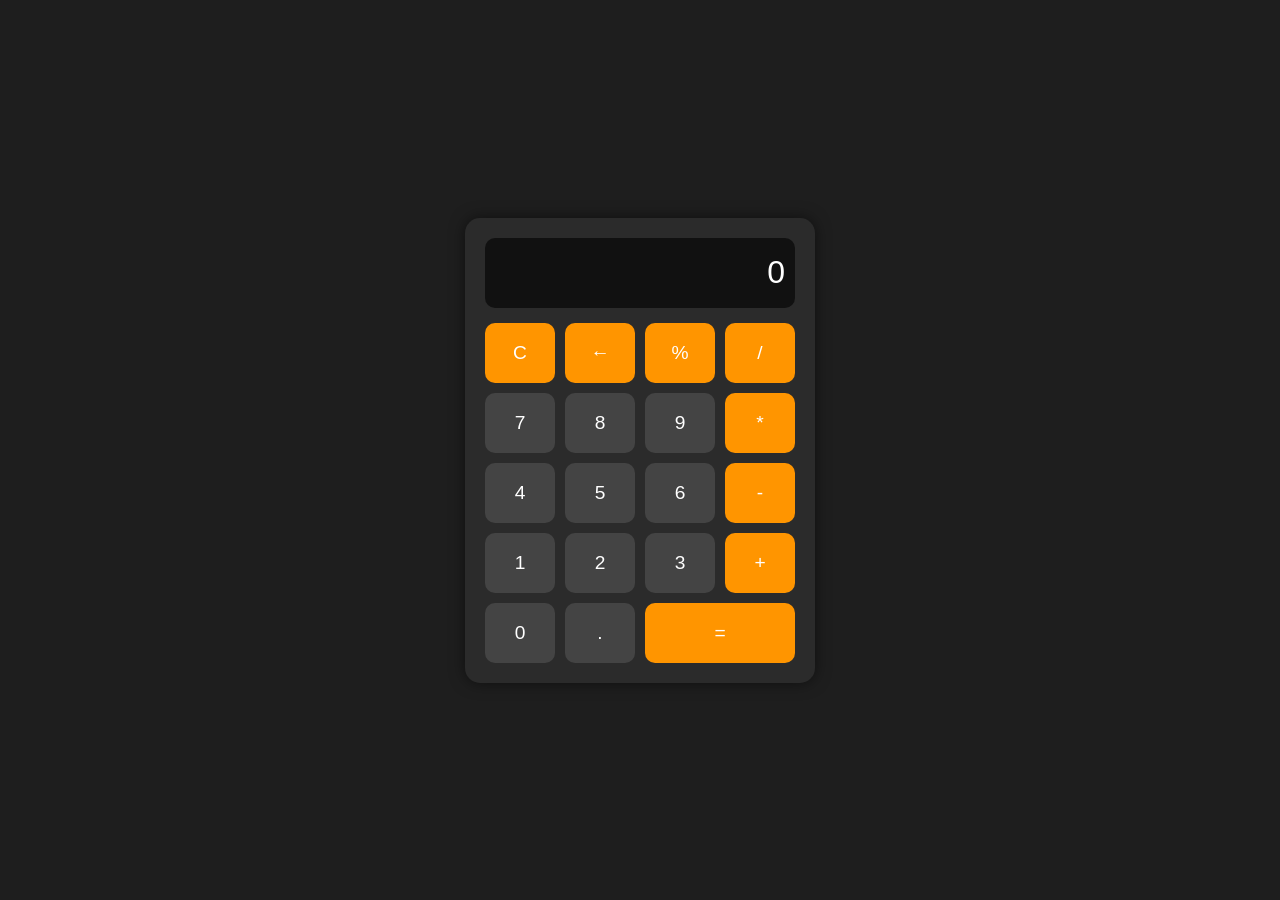
==== index.html @ f0730f2f "Calculadora" ====
<!DOCTYPE html>

<html lang="es">

    <head>
        <meta charset="UTF-8">
        <meta name="viewport" content="width=device-width, initial-scale=1.0">
        <title>Calculadora</title>

        <!-- CSS -->
        <link rel="stylesheet" href="style.css">
    </head>

    <body>

        <div class="container">

            <div class="display">
                <input type="text" id="resultado" value="0" readonly>
            </div>

            <div class="botones">

                <button class="operador">C</button>
                <button class="operador">←</button>
                <button class="operador">%</button>
                <button class="operador">/</button>

                <button class="numero">7</button>
                <button class="numero">8</button>
                <button class="numero">9</button>
                <button class="operador">*</button>

                <button class="numero">4</button>
                <button class="numero">5</button>
                <button class="numero">6</button>
                <button class="operador">-</button>

                <button class="numero">1</button>
                <button class="numero">2</button>
                <button class="numero">3</button>
                <button class="operador">+</button>

                <button class="numero">0</button>
                <button class="numero">.</button>
                <button class="operador igual">=</button>

            </div>

        </div>

        <!-- JavaScript -->
        <script src="script.js"></script>
    </body>

</html>
---- style.css ----
*{
    margin:0;
    padding:0;
    box-sizing:border-box;
    font-family:Arial, Helvetica, sans-serif;
}

body{
    background:#1e1e1e;
    display:flex;
    justify-content:center;
    align-items:center;
    height:100vh;
}

.container{
    width:350px;
    background:#2b2b2b;
    padding:20px;
    border-radius:15px;
    box-shadow:0 0 15px rgba(0,0,0,.5);
}

.display input{
    width:100%;
    height:70px;
    text-align:right;
    font-size:2rem;
    padding:10px;
    border:none;
    border-radius:10px;
    margin-bottom:15px;
    background:#111;
    color:white;
}

.botones{
    display:grid;
    grid-template-columns:repeat(4,1fr);
    gap:10px;
}

button{
    height:60px;
    border:none;
    border-radius:10px;
    font-size:1.2rem;
    cursor:pointer;
    transition:.2s;
}

.numero{
    background:#444;
    color:white;
}

.operador{
    background:#ff9500;
    color:white;
}

.igual{
    grid-column:span 2;
}

button:hover{
    transform:scale(1.05);
}

button:active{
    transform:scale(.95);
}
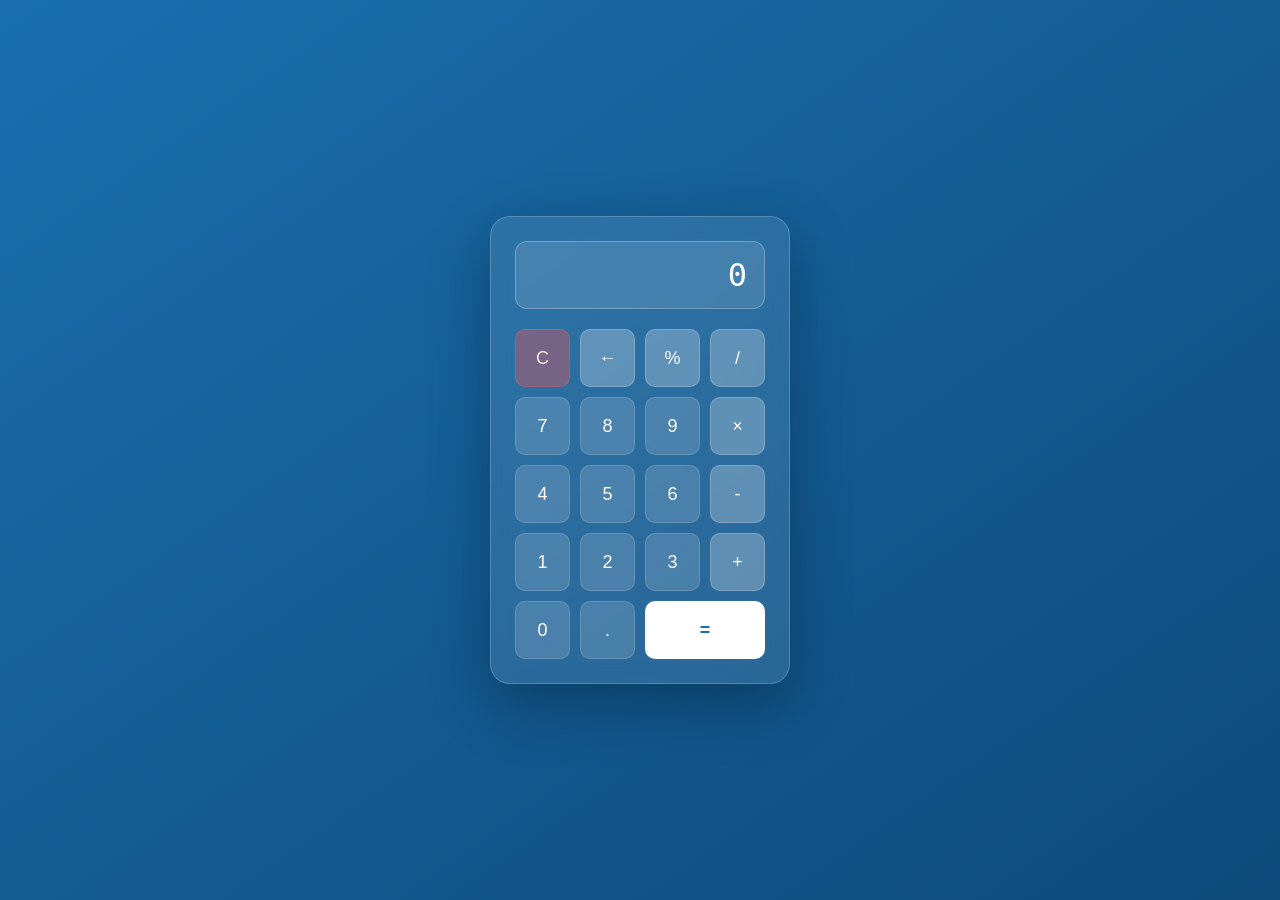
==== commit f050f073: "actualizacion" ====
--- a/index.html
+++ b/index.html
@@ -1,56 +1,44 @@
 <!DOCTYPE html>
+<html lang="es">
+<head>
+  <meta charset="UTF-8" />
+  <meta name="viewport" content="width=device-width, initial-scale=1.0" />
+  <title>Calculadora</title>
+  <link rel="stylesheet" href="style.css" />
+</head>
+<body>
 
-<html lang="es">
+  <div class="container">
+    <div class="display">
+      <input type="text" id="resultado" readonly value="0" />
+    </div>
+    <div class="botones">
+      <button class="operador cls" data-valor="C">C</button>
+      <button class="operador" data-valor="←">←</button>
+      <button class="operador" data-valor="%">%</button>
+      <button class="operador" data-valor="/">/</button>
 
-    <head>
-        <meta charset="UTF-8">
-        <meta name="viewport" content="width=device-width, initial-scale=1.0">
-        <title>Calculadora</title>
+      <button class="numero" data-valor="7">7</button>
+      <button class="numero" data-valor="8">8</button>
+      <button class="numero" data-valor="9">9</button>
+      <button class="operador" data-valor="*">×</button>
 
-        <!-- CSS -->
-        <link rel="stylesheet" href="style.css">
-    </head>
+      <button class="numero" data-valor="4">4</button>
+      <button class="numero" data-valor="5">5</button>
+      <button class="numero" data-valor="6">6</button>
+      <button class="operador" data-valor="-">-</button>
 
-    <body>
+      <button class="numero" data-valor="1">1</button>
+      <button class="numero" data-valor="2">2</button>
+      <button class="numero" data-valor="3">3</button>
+      <button class="operador" data-valor="+">+</button>
 
-        <div class="container">
+      <button class="numero" data-valor="0">0</button>
+      <button class="numero" data-valor=".">.</button>
+      <button class="operador igual" data-valor="=">=</button>
+    </div>
+  </div>
 
-            <div class="display">
-                <input type="text" id="resultado" value="0" readonly>
-            </div>
-
-            <div class="botones">
-
-                <button class="operador">C</button>
-                <button class="operador">←</button>
-                <button class="operador">%</button>
-                <button class="operador">/</button>
-
-                <button class="numero">7</button>
-                <button class="numero">8</button>
-                <button class="numero">9</button>
-                <button class="operador">*</button>
-
-                <button class="numero">4</button>
-                <button class="numero">5</button>
-                <button class="numero">6</button>
-                <button class="operador">-</button>
-
-                <button class="numero">1</button>
-                <button class="numero">2</button>
-                <button class="numero">3</button>
-                <button class="operador">+</button>
-
-                <button class="numero">0</button>
-                <button class="numero">.</button>
-                <button class="operador igual">=</button>
-
-            </div>
-
-        </div>
-
-        <!-- JavaScript -->
-        <script src="script.js"></script>
-    </body>
-
+  <script src="script.js"></script>
+</body>
 </html>
--- a/style.css
+++ b/style.css
@@ -1,72 +1,128 @@
-*{
-    margin:0;
-    padding:0;
-    box-sizing:border-box;
-    font-family:Arial, Helvetica, sans-serif;
+* {
+  margin: 0;
+  padding: 0;
+  box-sizing: border-box;
 }
 
-body{
-    background:#1e1e1e;
-    display:flex;
-    justify-content:center;
-    align-items:center;
-    height:100vh;
+body {
+  min-height: 100vh;
+  display: flex;
+  align-items: center;
+  justify-content: center;
+  background: linear-gradient(145deg, #1a6faf, #0d4a7a);
+  font-family: 'Segoe UI', sans-serif;
 }
 
-.container{
-    width:350px;
-    background:#2b2b2b;
-    padding:20px;
-    border-radius:15px;
-    box-shadow:0 0 15px rgba(0,0,0,.5);
+.container {
+  background: rgba(255, 255, 255, 0.1);
+  backdrop-filter: blur(12px);
+  border: 1px solid rgba(255, 255, 255, 0.2);
+  border-radius: 20px;
+  padding: 24px;
+  width: 300px;
+  box-shadow: 0 20px 60px rgba(0, 0, 0, 0.3);
 }
 
-.display input{
-    width:100%;
-    height:70px;
-    text-align:right;
-    font-size:2rem;
-    padding:10px;
-    border:none;
-    border-radius:10px;
-    margin-bottom:15px;
-    background:#111;
-    color:white;
+/* DISPLAY */
+.display {
+  margin-bottom: 20px;
 }
 
-.botones{
-    display:grid;
-    grid-template-columns:repeat(4,1fr);
-    gap:10px;
+.display input {
+  width: 100%;
+  background: rgba(255, 255, 255, 0.12);
+  border: 1px solid rgba(255, 255, 255, 0.25);
+  border-radius: 12px;
+  color: #ffffff;
+  font-size: 32px;
+  text-align: right;
+  padding: 14px 16px;
+  outline: none;
+  font-family: 'Segoe UI', monospace;
+  letter-spacing: 1px;
+  cursor: default;
 }
 
-button{
-    height:60px;
-    border:none;
-    border-radius:10px;
-    font-size:1.2rem;
-    cursor:pointer;
-    transition:.2s;
+/* BOTONES */
+.botones {
+  display: grid;
+  grid-template-columns: repeat(4, 1fr);
+  gap: 10px;
 }
 
-.numero{
-    background:#444;
-    color:white;
+button {
+  border: none;
+  border-radius: 10px;
+  height: 58px;
+  font-size: 18px;
+  font-weight: 500;
+  cursor: pointer;
+  transition: transform 0.1s, background 0.2s;
+  outline: none;
 }
 
-.operador{
-    background:#ff9500;
-    color:white;
+/* Botones numéricos */
+.numero {
+  background: rgba(255, 255, 255, 0.15);
+  color: #ffffff;
+  border: 1px solid rgba(255, 255, 255, 0.15);
 }
 
-.igual{
-    grid-column:span 2;
+.numero:hover {
+  background: rgba(255, 255, 255, 0.28);
 }
 
-button:hover{
-    transform:scale(1.05);
+.numero:active {
+  transform: scale(0.94);
+  background: rgba(255, 255, 255, 0.38);
 }
 
-button:active{
-    transform:scale(.95);
+/* Botones operadores */
+.operador {
+  background: rgba(255, 255, 255, 0.25);
+  color: #ffffff;
+  border: 1px solid rgba(255, 255, 255, 0.2);
+}
+
+.operador:hover {
+  background: rgba(255, 255, 255, 0.38);
+}
+
+.operador:active {
+  transform: scale(0.94);
+  background: rgba(255, 255, 255, 0.5);
+}
+
+/* Botón C */
+.cls {
+  background: rgba(255, 80, 80, 0.35);
+  color: #ffe0e0;
+  border: 1px solid rgba(255, 100, 100, 0.3);
+}
+
+.cls:hover {
+  background: rgba(255, 80, 80, 0.55);
+}
+
+.cls:active {
+  transform: scale(0.94);
+  background: rgba(255, 80, 80, 0.7);
+}
+
+/* Botón igual */
+.igual {
+  grid-column: span 2;
+  background: #ffffff;
+  color: #1a6faf;
+  font-weight: 700;
+  border: none;
+}
+
+.igual:hover {
+  background: #dceeff;
+}
+
+.igual:active {
+  transform: scale(0.97);
+  background: #b8dcff;
 }
